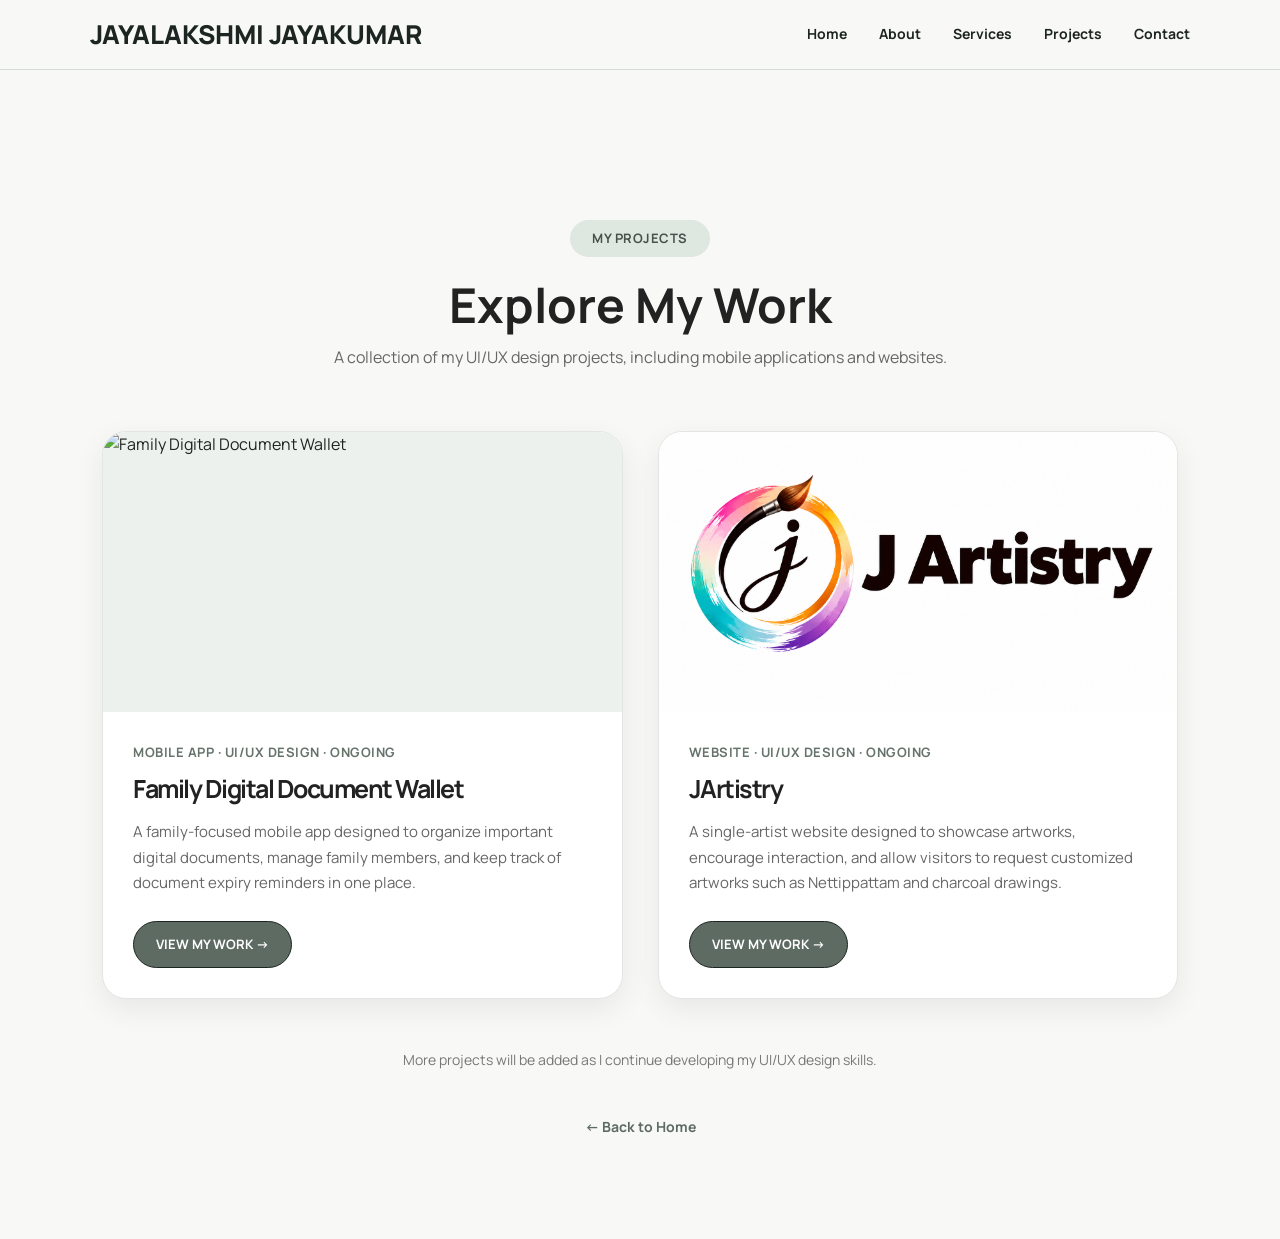
==== projects.html @ 8740be5b "Add files via upload" ====
<!DOCTYPE html>
<html lang="en">

<head>
    <meta charset="UTF-8">
    <meta name="viewport" content="width=device-width, initial-scale=1.0">

    <title>Projects | Jayalakshmi Jayakumar</title>

    <!-- Manrope Font -->
    <link rel="preconnect" href="https://fonts.googleapis.com">
    <link rel="preconnect" href="https://fonts.gstatic.com" crossorigin>

    <link href="https://fonts.googleapis.com/css2?family=Manrope:wght@400;500;600;700;800&display=swap"
        rel="stylesheet">

    <!-- Your existing stylesheet -->
    <link rel="stylesheet" href="style.css">

    <style>
        /* =========================================
           PROJECTS PAGE
           ========================================= */

        .projects-page {
            min-height: 100vh;
            padding: 150px 8% 100px;
        }

        .projects-heading {
            text-align: center;
            margin-bottom: 60px;
        }

        .projects-heading .pill {
            display: inline-block;
            padding: 8px 22px;
            border-radius: 30px;
            background: #dfe7e1;
            color: #46534b;
            font-size: 13px;
            font-weight: 700;
            letter-spacing: 0.5px;
        }

        .projects-heading h1 {
            margin: 20px 0 12px;
            font-size: 48px;
            line-height: 1.15;
            color: #222;
        }

        .projects-heading p {
            max-width: 650px;
            margin: 0 auto;
            font-size: 16px;
            line-height: 1.7;
            color: #666;
        }


        /* =========================================
           PROJECT GRID
           ========================================= */

        .projects-grid {
            max-width: 1150px;
            margin: 0 auto;

            display: grid;
            grid-template-columns: repeat(2, 1fr);
            gap: 35px;
        }


        /* =========================================
           PROJECT CARD
           ========================================= */

        .project-card {
            background: #ffffff;
            border: 1px solid #e2e6e3;
            border-radius: 24px;
            overflow: hidden;

            box-shadow: 0 10px 30px rgba(0, 0, 0, 0.07);

            transition:
                transform 0.3s ease,
                box-shadow 0.3s ease;
        }

        .project-card:hover {
            transform: translateY(-7px);
            box-shadow: 0 18px 40px rgba(0, 0, 0, 0.11);
        }


        /* =========================================
           PROJECT IMAGE
           ========================================= */

        .project-image {
            width: 100%;
            height: 280px;

            background: #edf1ee;

            display: flex;
            align-items: center;
            justify-content: center;

            overflow: hidden;
        }

        .project-image img {
            width: 100%;
            height: 100%;

            object-fit: cover;

            display: block;

            transition: transform 0.4s ease;
        }

        .project-card:hover .project-image img {
            transform: scale(1.03);
        }


        /* =========================================
           PROJECT INFORMATION
           ========================================= */

        .project-content {
            padding: 30px;
        }

        .project-category {
            margin: 0 0 10px;

            font-size: 13px;
            font-weight: 700;

            color: #66736b;

            text-transform: uppercase;
            letter-spacing: 0.5px;
        }

        .project-content h2 {
            margin: 0 0 14px;

            font-size: 25px;
            line-height: 1.3;

            color: #222;
        }

        .project-description {
            margin: 0 0 25px;

            font-size: 15px;
            line-height: 1.7;

            color: #666;
        }


        /* =========================================
           VIEW MY WORK BUTTON
           ========================================= */

        .view-project-btn {
            display: inline-flex;
            align-items: center;
            justify-content: center;

            padding: 12px 22px;

            border-radius: 25px;

            background: #5d6b63;
            color: #ffffff;

            text-decoration: none;

            font-size: 13px;
            font-weight: 700;

            transition:
                background 0.3s ease,
                transform 0.3s ease;
        }

        .view-project-btn:hover {
            background: #46534b;
            transform: translateY(-2px);
        }


        /* =========================================
           ADD NEW PROJECT CARD
           
           You can copy any project-card and
           change its content whenever you
           create a new project.
           ========================================= */

        .add-project-note {
            max-width: 1150px;
            margin: 50px auto 0;

            text-align: center;

            font-size: 14px;
            line-height: 1.6;

            color: #777;
        }


        /* =========================================
           BACK TO HOME
           ========================================= */

        .back-home {
            display: block;

            width: max-content;

            margin: 45px auto 0;

            color: #5d6b63;

            text-decoration: none;

            font-size: 14px;
            font-weight: 700;
        }

        .back-home:hover {
            text-decoration: underline;
        }


        /* =========================================
           TABLET
           ========================================= */

        @media (max-width: 900px) {

            .projects-page {
                padding: 130px 6% 80px;
            }

            .projects-heading h1 {
                font-size: 40px;
            }

            .projects-grid {
                grid-template-columns: 1fr;
                max-width: 650px;
            }

        }


        /* =========================================
           MOBILE
           ========================================= */

        @media (max-width: 600px) {

            .projects-page {
                padding: 110px 20px 60px;
            }

            .projects-heading {
                margin-bottom: 40px;
            }

            .projects-heading h1 {
                font-size: 32px;
            }

            .projects-heading p {
                font-size: 14px;
            }

            .project-image {
                height: 220px;
            }

            .project-content {
                padding: 24px;
            }

            .project-content h2 {
                font-size: 21px;
            }

            .project-description {
                font-size: 14px;
            }

            .view-project-btn {
                width: 100%;
            }

        }
    </style>
</head>


<body>

    <!-- =========================================
         NAVIGATION
         ========================================= -->

    <header class="navbar">

        <a href="index.html#home" class="logo">
            JAYALAKSHMI JAYAKUMAR<span></span>
        </a>

        <button class="menu-btn" aria-label="Open menu">
            ☰
        </button>

        <nav class="nav-links">

            <a href="index.html#home">Home</a>

            <a href="index.html#about">About</a>

            <a href="index.html#services">Services</a>

            <a href="projects.html">Projects</a>

            <a href="index.html#contact">Contact</a>

        </nav>

    </header>


    <!-- =========================================
         PROJECTS PAGE
         ========================================= -->

    <main>

        <section class="projects-page">


            <!-- PAGE HEADING -->

            <div class="projects-heading">

                <span class="pill">
                    MY PROJECTS
                </span>

                <h1>
                    Explore My Work
                </h1>

                <p>
                    A collection of my UI/UX design projects,
                    including mobile applications and websites.
                </p>

            </div>


            <!-- =====================================
                 PROJECT CARDS
                 ===================================== -->

            <div class="projects-grid">


                <!-- =================================
                     PROJECT 01
                     FAMILY DIGITAL DOCUMENT WALLET
                     ================================= -->

                <article class="project-card">

                    <div class="project-image">

                        <img
                            src="Androidapplogo.jpg"
                            alt="Family Digital Document Wallet"
                        >

                    </div>


                    <div class="project-content">

                        <p class="project-category">
                            Mobile App · UI/UX Design · Ongoing
                        </p>

                        <h2>
                            Family Digital Document Wallet
                        </h2>

                        <p class="project-description">
                            A family-focused mobile app designed to
                            organize important digital documents,
                            manage family members, and keep track
                            of document expiry reminders in one place.
                        </p>

                        <a
                            href="https://www.figma.com/proto/FunWPjvxJm2hHNM49Aekcq/Family-Document-Wallet---Jayalakshmi-Jayakumar?node-id=23-423&viewport=-617%2C139%2C0.28&t=AlQjpWvIzZGTZzFt-1&scaling=scale-down&content-scaling=fixed&starting-point-node-id=12%3A134&page-id=0%3A1"
                            class="view-project-btn"
                        >
                            VIEW MY WORK →
                        </a>

                    </div>

                </article>



                <!-- =================================
                     PROJECT 02
                     JARTISTRY
                     ================================= -->

                <article class="project-card">

                    <div class="project-image">

                        <img
                            src="Jartistrylogo.png"
                            alt="JArtistry Website"
                        >

                    </div>


                    <div class="project-content">

                        <p class="project-category">
                            Website · UI/UX Design · Ongoing
                        </p>

                        <h2>
                            JArtistry
                        </h2>

                        <p class="project-description">
                            A single-artist website designed to
                            showcase artworks, encourage interaction,
                            and allow visitors to request customized
                            artworks such as Nettippattam and
                            charcoal drawings.
                        </p>

                        <a
                            href="https://www.figma.com/proto/IlQ2vbCDJcbfpvZ1kLFrNt/JArtistry---Jayalakshmi-Jayakumar?node-id=106-4&viewport=-390%2C171%2C0.31&t=gdw3s16t0A7lXQUw-1&scaling=min-zoom&content-scaling=fixed&page-id=0%3A1"
                            class="view-project-btn"
                        >
                            VIEW MY WORK →
                        </a>

                    </div>

                </article>



                <!-- =================================
                     ADD YOUR FUTURE PROJECT HERE

                     COPY THE PROJECT CARD ABOVE
                     AND CHANGE:
                     1. Image
                     2. Category
                     3. Project name
                     4. Description
                     5. Project page link
                     ================================= -->

                <!--

                <article class="project-card">

                    <div class="project-image">

                        <img
                            src="your-new-project-image.jpg"
                            alt="Your New Project"
                        >

                    </div>


                    <div class="project-content">

                        <p class="project-category">
                            Website · UI/UX Design
                        </p>

                        <h2>
                            Your New Project
                        </h2>

                        <p class="project-description">
                            Add a short description of your
                            new project here.
                        </p>

                        <a
                            href="your-new-project.html"
                            class="view-project-btn"
                        >
                            VIEW MY WORK →
                        </a>

                    </div>

                </article>

                -->


            </div>


            <!-- FUTURE PROJECT NOTE -->

            <p class="add-project-note">
                More projects will be added as I continue
                developing my UI/UX design skills.
            </p>


            <!-- BACK TO HOME -->

            <a
                href="index.html#home"
                class="back-home"
            >
                ← Back to Home
            </a>


        </section>

    </main>


    <!-- Your existing JavaScript -->

    <script src="script.js"></script>

</body>

</html>
---- style.css ----
/* ================= BASIC ================= */

* {
    margin: 0;
    padding: 0;
    box-sizing: border-box;
}

html {
    scroll-behavior: smooth;
}

:root {
    --background: #f8f9f7;
    --light-green: #eef1ed;
    --green: #aab8aa;
    --dark-green: #64736b;
    --text: #1d2522;
    --muted: #5f6965;
    --border: #d5dcd7;
    --white: #ffffff;
    --purple: #7b3ca8;
}

body {
    font-family: "Manrope", Arial, sans-serif;
    background: var(--background);
    color: var(--text);
    line-height: 1.6;
}

a {
    text-decoration: none;
    color: inherit;
}


/* ================= NAVBAR ================= */

.navbar {
    position: sticky;
    top: 0;
    z-index: 100;

    height: 70px;

    padding: 0 7%;

    display: flex;
    align-items: center;
    justify-content: space-between;

    background: rgba(248, 249, 247, 0.9);

    backdrop-filter: blur(15px);

    border-bottom: 1px solid var(--border);
}

.logo {
    font-size: 26px;
    font-weight: 800;
}

.logo span {
    color: var(--dark-green);
}

.nav-links {
    display: flex;
    gap: 32px;

    font-size: 14px;
    font-weight: 700;
}

.nav-links a {
    transition: 0.3s ease;
}

.nav-links a:hover {
    color: var(--dark-green);
}

.menu-btn {
    display: none;

    background: none;
    border: none;

    font-size: 25px;

    cursor: pointer;
}


/* ================= GENERAL ================= */

.section {
    max-width: 1150px;

    margin: auto;

    padding: 90px 30px;
}

.section-title {
    margin-bottom: 45px;
}

.section-title.center {
    text-align: center;
}

.pill {
    display: inline-block;

    padding: 7px 22px;

    border-radius: 20px;

    background: var(--green);

    font-size: 11px;

    font-weight: 800;

    letter-spacing: 1px;
}

h2 {
    margin-top: 15px;

    font-size: clamp(30px, 4vw, 48px);

    line-height: 1.1;

    letter-spacing: -1.5px;
}

h2 span {
    color: var(--dark-green);
}

h3 {
    font-size: 25px;

    line-height: 1.2;

    margin-bottom: 12px;
}

p {
    color: var(--muted);

    font-size: 14px;
}


/* ================= HERO ================= */

.hero {
    min-height: 680px;

    display: grid;

    grid-template-columns: 1.1fr 0.9fr;

    align-items: center;

    gap: 50px;
}

.eyebrow {
    color: var(--dark-green);

    font-size: 12px;

    font-weight: 800;

    letter-spacing: 2px;

    text-transform: uppercase;
}

.hero h1 {
    margin: 15px 0 25px;

    font-size: clamp(45px, 6vw, 78px);

    line-height: 1.02;

    letter-spacing: -3px;
}

.hero h1 em {
    color: var(--dark-green);

    font-style: normal;
}

.hero-description {
    max-width: 560px;

    font-size: 16px;
}

.hero-buttons {
    display: flex;

    gap: 12px;

    margin-top: 30px;
}

.btn {
    padding: 13px 21px;

    border-radius: 30px;

    font-size: 13px;

    font-weight: 800;

    border: 1px solid var(--text);
}

.primary-btn {
    color: white;

    background: var(--text);
}

.secondary-btn {
    background: white;
}


/* ================= HERO IMAGE ================= */

.hero-image {
    height: 460px;

    position: relative;

    display: grid;

    place-items: center;
}

.hero-blob {
    position: absolute;

    width: 360px;

    height: 390px;

    background: #d9dfd7;

    border-radius: 55% 45% 50% 50%;

    transform: rotate(10deg);
}

.designer-image {
    z-index: 1;

    width: 240px;

    height: 320px;

    border-radius: 120px 120px 30px 30px;

    display: grid;

    place-items: center;

    font-size: 70px;

    color: white;

    background: linear-gradient(
        145deg,
        #e7c5ae,
        #b77961
    );

    box-shadow: 0 25px 50px #0001;
}


/* ================= FLOATING HERO CARDS ================= */

.floating-card {
    position: absolute;

    z-index: 3;

    padding: 9px 15px;

    background: white;

    border-radius: 30px;

    font-size: 11px;

    font-weight: 800;

    box-shadow: 0 12px 30px #0001;
}

.card-one {
    top: 75px;

    left: 5%;
}

.card-two {
    top: 145px;

    right: 5%;
}

.card-three {
    bottom: 70px;

    left: 15%;
}


/* ================= ABOUT ================= */

.about {
    padding: 100px 8%;
}


/* SECTION TITLE */

.about .section-title {
    margin-bottom: 60px;
}

.about .section-title h2 {
    max-width: 700px;

    font-size: 48px;

    line-height: 1.15;

    margin-top: 18px;
}

.about .section-title h2 span {
    color: var(--dark-green);
}


/* ABOUT CONTENT */

.about-content {
    display: grid;

    grid-template-columns: 1fr 0.8fr;

    gap: 80px;

    align-items: center;
}


/* ABOUT TEXT */

.about-text {
    max-width: 650px;
}

.about-text p {
    font-size: 15px;

    line-height: 1.8;

    margin-bottom: 22px;
}


/* ABOUT IMAGE - NORMAL ROUND SIZE */

.about-image {
    width: 300px;

    height: 300px;

    margin: 0 auto;

    border-radius: 50%;

    overflow: hidden;

    background: var(--light-green);

    box-shadow: 0 20px 40px #0002;
}

.about-image img {
    width: 100%;

    height: 100%;

    display: block;

    object-fit: cover;

    object-position: center;
}


/* ================= SERVICES ================= */

.services {
    padding: 100px 8%;
}

.services .section-title {
    margin-bottom: 55px;
}


/* HORIZONTAL CARDS */

.service-container {
    display: grid;

    grid-template-columns: repeat(4, 1fr);

    gap: 22px;
}


/* SERVICE CARD */

.service-card {
    padding: 30px;

    background: var(--light-green);

    border-radius: 20px;

    text-align: left;

    transition: 0.3s ease;
}

.service-card:hover {
    transform: translateY(-5px);
}


/* SMALL SQUARE FRAME */

.service-icon {
    width: 55px;

    height: 55px;

    display: flex;

    align-items: center;

    justify-content: center;

    background: white;

    border: 1px solid #0002;

    border-radius: 12px;

    margin-bottom: 25px;

    color: var(--dark-green);
}


/* BOLD LETTERS */

.service-icon span {
    font-size: 16px;

    font-weight: 900;

    letter-spacing: -0.5px;
}


/* SERVICE TITLE */

.service-card h3 {
    font-size: 18px;

    margin-bottom: 10px;
}


/* DESCRIPTION */

.service-card p {
    font-size: 13px;

    line-height: 1.7;

    margin: 0;
}


/* ================= TOOLS ================= */

.tools {
    padding: 55px 30px;

    background: var(--green);

    text-align: center;
}

.tools-list {
    display: flex;

    justify-content: center;

    flex-wrap: wrap;

    gap: 10px;
}

.tools-list span {
    padding: 9px 18px;

    border-radius: 30px;

    background: #edf1ec;

    font-size: 12px;

    font-weight: 700;
}


/* ================= PROJECTS ================= */

.project {
    padding: 60px 30px 100px;

    scroll-margin-top: 70px;
}


/* PROJECT HEADING */

.project .section-title {
    margin-bottom: 45px;
}

.project .section-title h2 {
    font-size: 48px;

    line-height: 1.15;

    margin-top: 15px;
}

.project .section-title h2 span {
    color: var(--dark-green);
}


/* ================= PROJECT INTRODUCTION ================= */

.project-introduction {
    display: grid;

    grid-template-columns: 1fr;

    gap: 50px;

    align-items: center;

    padding: 55px;

    background: var(--light-green);

    border-radius: 20px;
}

.project-category,
.number {
    color: var(--dark-green);

    font-size: 12px;

    font-weight: 800;

    letter-spacing: 2px;

    text-transform: uppercase;
}

.project-description h3 {
    font-size: 34px;

    margin-top: 10px;
}

.project-description > p:not(.project-category) {
    max-width: 850px;

    line-height: 1.8;
}


/* ================= PROJECT TAGS ================= */

.tags {
    display: flex;

    flex-wrap: wrap;

    gap: 7px;

    margin-top: 20px;
}

.tags span {
    padding: 6px 10px;

    background: white;

    border-radius: 20px;

    font-size: 10px;

    font-weight: 700;
}


/* ================= PROJECT VIEW BUTTON ================= */

.project-action {
    margin-top: 35px;
}

.view-project-btn {
    display: inline-flex;

    align-items: center;

    justify-content: center;

    padding: 13px 26px;

    background: var(--text);

    color: white;

    border: 1px solid var(--text);

    border-radius: 30px;

    font-size: 13px;

    font-weight: 800;

    transition: all 0.3s ease;
}

.view-project-btn:hover {
    background: var(--dark-green);

    border-color: var(--dark-green);

    transform: translateY(-3px);
}


/* ================= PHONES ================= */

.phone-container,
.screen-container {
    display: flex;

    justify-content: center;

    align-items: center;

    gap: 13px;
}

.phone {
    width: 145px;

    height: 290px;

    padding: 5px;

    background: #181b1a;

    border: 5px solid #181b1a;

    border-radius: 22px;

    box-shadow: 0 15px 25px #0002;
}

.phone-screen {
    height: 100%;

    padding: 30px 12px 12px;

    display: flex;

    flex-direction: column;

    gap: 10px;

    background: #f6f7f4;

    border-radius: 14px;
}

.phone-screen small {
    color: #68716d;

    font-size: 8px;
}

.phone-screen button {
    margin-top: auto;

    padding: 8px;

    border: none;

    border-radius: 15px;

    background: var(--dark-green);

    color: white;

    font-size: 8px;
}

.mini-list {
    height: 100px;

    border-radius: 8px;

    background:
        repeating-linear-gradient(
            #fff 0 15px,
            #e3e8e3 16px 17px
        );
}


/* ================= CASE STUDY ================= */

.case-study {
    padding: 75px 0;

    border-bottom: 2px solid var(--border);
}

.case-text {
    max-width: 650px;

    margin: 0 auto 25px;

    text-align: center;
}

.screen-container {
    flex-wrap: wrap;
}


/* ================= SMALL PHONE ================= */

.small-phone {
    width: 125px;

    height: 250px;

    padding: 5px;

    background: #181b1a;

    border: 5px solid #181b1a;

    border-radius: 22px;

    overflow: hidden;

    box-shadow: 0 15px 25px #0002;
}

.small-phone img {
    width: 100%;

    height: 100%;

    display: block;

    object-fit: cover;

    border-radius: 14px;
}

.blue-screen {
    background: #edf4f5;
}

.blue-screen b {
    color: #27677c;
}


/* ================= SPLIT CASE STUDIES ================= */

.split-section {
    display: grid;

    grid-template-columns: 1fr 1fr;

    gap: 70px;

    align-items: center;
}


/* CASE STUDY TEXT */

.split-section .case-text {
    text-align: left;

    margin: 0;

    padding: 0 35px;
}

.split-section .case-text p {
    line-height: 1.8;
}


/* REVERSE LAYOUT */

.reverse .case-text {
    order: 2;
}


/* ================= MOCK PHONES ================= */

.mock-phone {
    width: 230px;

    height: 410px;

    margin: auto;

    padding: 25px 14px;

    background: #f7f8f5;

    border: 8px solid #202321;

    border-radius: 28px;

    overflow: hidden;

    box-shadow: 0 20px 35px #0002;
}


/* ================= IMAGE BASED MOCK PHONES ================= */

.mock-phone.dashboard,
.mock-phone.documents,
.mock-phone.family,
.mock-phone.reminder,
.mock-phone.profile {
    padding: 0;

    overflow: hidden;

    background: #f7f8f5;
}

.mock-phone.dashboard img,
.mock-phone.documents img,
.mock-phone.family img,
.mock-phone.reminder img,
.mock-phone.profile img {
    width: 100%;

    height: 100%;

    display: block;

    object-fit: cover;

    object-position: top center;

    border-radius: 19px;
}


/* ================= OLD MOCK PHONE ELEMENTS ================= */

.mock-header {
    height: 30px;

    margin-bottom: 18px;

    border-radius: 8px;

    background: var(--dark-green);
}

.orange {
    background: #f2a62c;
}

.stats {
    display: flex;

    gap: 6px;

    margin: 15px 0;
}

.stats i {
    flex: 1;

    height: 55px;

    display: block;

    border-radius: 9px;

    background: #dbe4dd;
}

.mock-lines,
.document-lines {
    height: 190px;

    border-radius: 8px;

    background:
        repeating-linear-gradient(
            #fff 0 26px,
            #dfe5e0 27px 28px
        );
}

.search-box {
    height: 28px;

    margin-bottom: 12px;

    border-radius: 14px;

    background: #e6ebe7;
}

.profile {
    text-align: center;
}

.profile-avatar {
    width: 55px;

    height: 55px;

    margin: 0 auto 12px;

    border-radius: 50%;

    background: #d7c0a8;
}

.profile-row {
    height: 32px;

    margin: 9px 0;

    border-radius: 8px;

    background: #e7ebe7;
}

.reminder-tabs {
    display: flex;

    gap: 5px;

    margin-bottom: 15px;
}

.reminder-tabs span {
    flex: 1;

    height: 22px;

    border-radius: 6px;

    background: #d6dfd9;
}


/* ================= WEBSITE PROJECT ================= */

.website-project {
    max-width: none;

    padding-left: 10%;

    padding-right: 10%;

    background: var(--light-green);
}

.website-intro {
    max-width: 700px;

    margin: -15px auto 50px;

    text-align: center;
}

.website-case {
    max-width: 900px;

    margin: 0 auto 70px;

    text-align: center;
}


/* WEBSITE SCREEN IMAGES */

.website-screen {
    width: 100%;

    max-width: 850px;

    margin: 30px auto 0;

    background: #f7f8f5;

    border-radius: 18px;

    overflow: hidden;

    box-shadow: 0 20px 40px #0002;
}

.website-screen img {
    width: 100%;

    height: auto;

    display: block;

    object-fit: contain;
}


/* TWO COLUMN WEBSITE SECTION */

.website-two-column {
    display: grid;

    grid-template-columns: 0.8fr 1.2fr;

    gap: 60px;

    align-items: center;
}

.website-two-column .website-screen {
    margin: 0;
}

.website-text {
    padding: 0 20px;
}

.website-case > .website-screen {
    margin-top: 30px;
}


/* ================= OLD WEBSITE ELEMENTS ================= */

.browser {
    padding: 10px;

    background: white;

    border-radius: 15px;

    box-shadow: 0 20px 45px #0002;
}

.browser-top {
    height: 22px;

    text-align: left;
}

.browser-top span {
    display: inline-block;

    width: 7px;

    height: 7px;

    margin-right: 4px;

    border-radius: 50%;

    background: #bbb;
}

.website-hero {
    min-height: 360px;

    display: flex;

    flex-direction: column;

    align-items: center;

    justify-content: center;

    color: white;

    border-radius: 8px;

    background:
        radial-gradient(
            circle at 70% 25%,
            #b776ce,
            transparent 30%
        ),
        linear-gradient(
            120deg,
            #34103d,
            #7b3ca8
        );
}

.website-hero small {
    letter-spacing: 4px;
}

.website-hero h3 {
    font-size: 42px;
}

.website-hero button {
    margin-top: 15px;

    padding: 10px 18px;

    border: 1px solid white;

    border-radius: 20px;

    background: transparent;

    color: white;
}

.art-placeholder {
    min-height: 220px;

    display: grid;

    place-items: center;

    border-radius: 15px;

    color: white;

    font-size: 60px;

    background:
        linear-gradient(
            135deg,
            #6f247e,
            #c98ad9
        );
}

.art-placeholder small {
    font-size: 13px;
}

.art-grid {
    display: grid;

    grid-template-columns: repeat(6, 1fr);

    gap: 12px;

    margin-top: 25px;
}

.art-grid span {
    aspect-ratio: 1;

    display: grid;

    place-items: center;

    border-radius: 50%;

    color: white;

    font-size: 28px;

    background:
        linear-gradient(
            135deg,
            #5e2770,
            #c58bd1
        );
}


/* ================= CONTACT FOOTER ================= */

footer {
    padding: 100px 8% 35px;

    background: var(--light-green);

    text-align: center;
}

.footer-content {
    max-width: 700px;

    margin: 0 auto;
}

.footer-content .pill {
    display: inline-block;

    margin-bottom: 20px;
}

.footer-content h2 {
    font-size: 48px;

    line-height: 1.1;

    margin-bottom: 20px;
}

.footer-content h2 span {
    color: var(--dark-green);
}

.footer-content p {
    max-width: 550px;

    margin: 0 auto;

    line-height: 1.7;
}


/* ================= CONTACT DETAILS ================= */

.footer-links {
    max-width: 900px;

    margin: 60px auto 70px;

    padding-top: 35px;

    border-top: 1px solid #0002;

    display: flex;

    justify-content: center;

    align-items: center;

    flex-wrap: wrap;

    gap: 18px 45px;
}

.contact-item {
    display: flex;

    align-items: center;

    gap: 10px;

    color: var(--text);

    font-size: 13px;

    font-weight: 700;

    text-decoration: none;

    transition: 0.3s ease;
}

.contact-item:hover {
    color: var(--dark-green);

    transform: translateY(-2px);
}


/* CONTACT ICON */

.contact-icon {
    width: 34px;

    height: 34px;

    display: flex;

    align-items: center;

    justify-content: center;

    background: white;

    border-radius: 50%;

    font-size: 14px;

    font-weight: 800;
}


/* COPYRIGHT */

.copyright {
    padding-top: 25px;

    border-top: 1px solid #0002;

    font-size: 11px;

    color: #555;
}


/* ================= ANIMATION ================= */

.reveal {
    opacity: 0;

    transform: translateY(25px);

    transition:
        opacity 0.65s ease,
        transform 0.65s ease;
}

.reveal.visible {
    opacity: 1;

    transform: translateY(0);
}


/* ================================================= */
/* ================= TABLET ======================== */
/* ================================================= */

@media (max-width: 900px) {

    .service-container {
        grid-template-columns: repeat(2, 1fr);
    }

}


/* ================= TABLET ================= */

@media (max-width: 800px) {

    /* NAVBAR */

    .nav-links {
        display: none;
    }

    .menu-btn {
        display: block;
    }

    .nav-links.open {
        position: absolute;

        top: 70px;

        left: 0;

        right: 0;

        display: flex;

        flex-direction: column;

        gap: 0;

        padding: 10px 24px;

        background: white;

        border-bottom: 1px solid var(--border);
    }

    .nav-links.open a {
        padding: 12px 0;
    }


    /* HERO */

    .hero {
        grid-template-columns: 1fr;

        padding-top: 65px;
    }

    .hero-image {
        height: 380px;

        order: -1;
    }

    .hero-blob {
        width: 280px;

        height: 310px;
    }

    .designer-image {
        width: 300px;

        height: 300px;
    }


    /* ABOUT */

    .about {
        padding: 80px 6%;
    }

    .about .section-title h2 {
        font-size: 40px;
    }

    .about-content {
        grid-template-columns: 1fr;

        gap: 45px;
    }

    .about-text {
        max-width: 100%;
    }

    /* ABOUT IMAGE - TABLET */

    .about-image {
        width: 280px;

        height: 280px;

        max-width: none;

        border-radius: 50%;
    }


    /* SERVICES */

    .services {
        padding: 80px 6%;
    }

    .service-container {
        grid-template-columns: repeat(2, 1fr);
    }


    /* PROJECT */

    .project {
        padding: 60px 6% 80px;
    }

    .project .section-title h2 {
        font-size: 40px;
    }

    .project-introduction {
        grid-template-columns: 1fr;

        padding: 30px 25px;
    }


    /* SPLIT CASE STUDIES */

    .split-section {
        grid-template-columns: 1fr;

        gap: 30px;
    }

    .split-section .case-text {
        padding: 0 20px;
    }

    .reverse .case-text {
        order: 0;
    }


    /* WEBSITE */

    .website-two-column {
        grid-template-columns: 1fr;

        gap: 30px;
    }

    .website-two-column .website-screen {
        margin: 0 auto;
    }

    .website-text {
        padding: 0 20px;
    }

    .website-screen {
        width: 100%;

        border-radius: 14px;
    }


    /* FOOTER */

    footer {
        padding: 80px 6% 30px;
    }

    .copyright {
        grid-column: auto;
    }

}


/* ================================================= */
/* ================= MOBILE ======================== */
/* ================================================= */

@media (max-width: 480px) {

    /* GENERAL */

    .section {
        padding: 65px 18px;
    }


    /* NAVBAR */

    .navbar {
        padding: 0 6%;
    }


    /* HERO */

    .hero {
        min-height: auto;

        padding-top: 45px;

        gap: 20px;
    }

    .hero h1 {
        font-size: 43px;

        letter-spacing: -2px;
    }

    .hero-description {
        font-size: 14px;
    }

    .hero-buttons {
        flex-direction: column;
    }

    .btn {
        text-align: center;
    }

    .hero-image {
        height: 310px;
    }

    .hero-blob {
        width: 230px;

        height: 250px;
    }

    .designer-image {
        width: 250px;

        height: 250px;
    }

    .floating-card {
        padding: 7px 11px;

        font-size: 9px;
    }

    .card-one {
        top: 35px;

        left: 0;
    }

    .card-two {
        top: 95px;

        right: 0;
    }

    .card-three {
        bottom: 25px;

        left: 10%;
    }


    /* ABOUT */

    .about {
        padding: 65px 6%;
    }

    .about .section-title {
        margin-bottom: 40px;
    }

    .about .section-title h2 {
        font-size: 32px;
    }

    .about-text p {
        font-size: 14px;

        line-height: 1.7;
    }

    /* ABOUT IMAGE - MOBILE */

    .about-image {
        width: 250px;

        height: 250px;

        max-width: none;

        border-radius: 50%;
    }


    /* SERVICES */

    .services {
        padding: 70px 6%;
    }

    .service-container {
        grid-template-columns: 1fr;

        gap: 18px;
    }

    .service-card {
        padding: 25px;
    }


    /* TOOLS */

    .tools {
        padding: 45px 18px;
    }


    /* PROJECT */

    .project {
        padding: 55px 18px 70px;
    }

    .project .section-title {
        margin-bottom: 35px;
    }

    .project .section-title h2 {
        font-size: 32px;
    }

    .project-introduction {
        padding: 25px 20px;

        border-radius: 18px;
    }

    .project-description h3 {
        font-size: 27px;
    }

    .project-description > p:not(.project-category) {
        font-size: 13px;

        line-height: 1.75;
    }


    /* PROJECT BUTTON */

    .project-action {
        margin-top: 30px;
    }

    .view-project-btn {
        padding: 12px 23px;

        font-size: 12px;
    }


    /* PHONES */

    .phone-container {
        flex-wrap: wrap;
    }

    .phone {
        width: 115px;

        height: 230px;
    }

    .small-phone {
        width: 100px;

        height: 205px;
    }


    /* CASE STUDIES */

    .case-study {
        padding: 55px 0;
    }

    .split-section {
        gap: 25px;
    }

    .split-section .case-text {
        padding: 0 12px;
    }

    .split-section .case-text h3 {
        font-size: 24px;
    }

    .split-section .case-text p {
        font-size: 13px;

        line-height: 1.75;
    }


    /* MOCK PHONES */

    .mock-phone {
        width: 210px;

        height: 375px;
    }


    /* WEBSITE */

    .website-project {
        padding-left: 6%;

        padding-right: 6%;
    }

    .website-intro {
        font-size: 13px;
    }

    .website-case {
        margin-bottom: 50px;
    }

    .website-screen {
        border-radius: 12px;
    }

    .website-hero {
        min-height: 280px;
    }

    .website-hero h3 {
        font-size: 25px;
    }

    .art-grid {
        grid-template-columns: repeat(3, 1fr);
    }


    /* FOOTER */

    footer {
        padding: 75px 6% 30px;
    }

    .footer-content h2 {
        font-size: 34px;
    }

    .footer-links {
        margin: 45px auto 55px;

        flex-direction: column;

        align-items: flex-start;

        width: fit-content;

        gap: 18px;
    }

    .contact-item {
        font-size: 12px;
    }

}
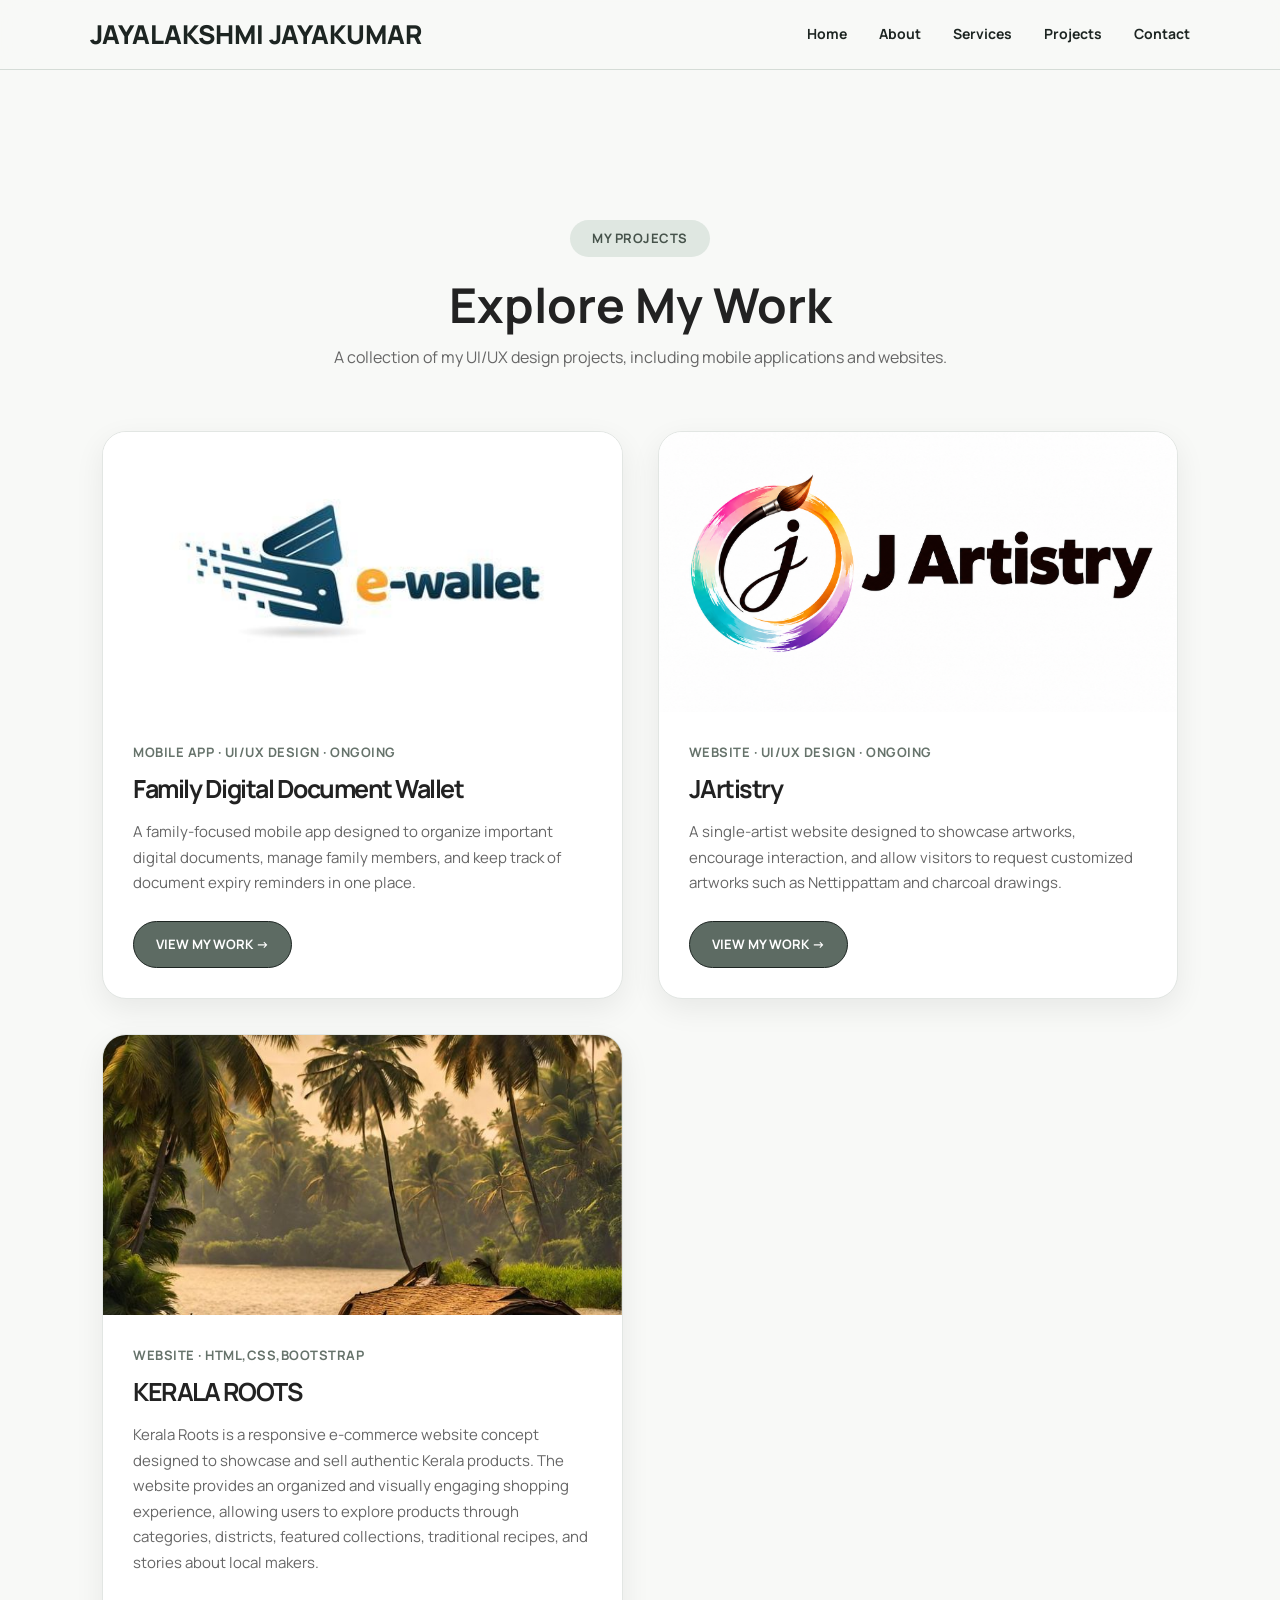
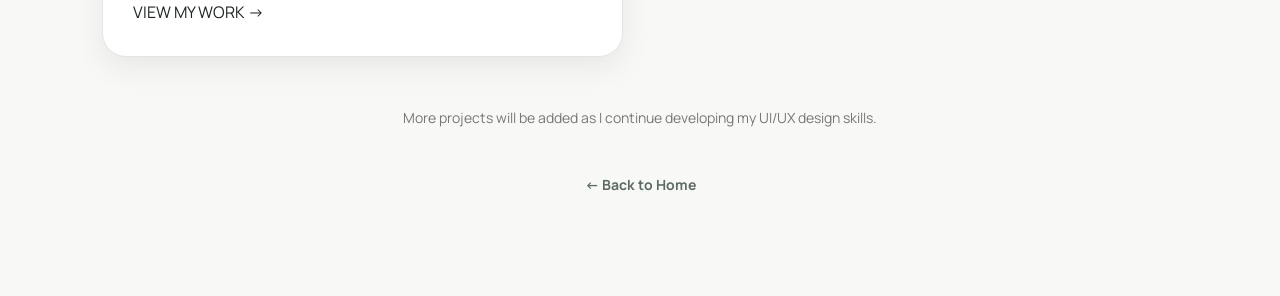
==== commit 6595a2b4: "add new projects.html" ====
--- a/projects.html
+++ b/projects.html
@@ -477,6 +477,47 @@
                 </article>
 
 
+                    <!-- =================================
+                     PROJECT 03
+                     KERALA ROOTS
+                     ================================= -->
+
+                <article class="project-card">
+
+                    <div class="project-image">
+
+                        <img
+                            src="keralaroots.jpg"
+                            alt="KeralaRoots Website"
+                        >
+
+                    </div>
+
+
+                    <div class="project-content">
+
+                        <p class="project-category">
+                            Website · HTML,CSS,Bootstrap
+                        </p>
+
+                        <h2>
+                            KERALA ROOTS
+                        </h2>
+
+                        <p class="project-description">
+                            Kerala Roots is a responsive e-commerce website concept designed to showcase and sell authentic Kerala products. The website provides an organized and visually engaging shopping experience, allowing users to explore products through categories, districts, featured collections, traditional recipes, and stories about local makers.
+                        </p>
+
+                        <a
+                            href="file:///C:/Users/DELL/Documents/KERALA%20ROOTS/basics/index.html"
+                        >
+                            VIEW MY WORK →
+                        </a>
+
+                    </div>
+
+                </article>
+
 
                 <!-- =================================
                      ADD YOUR FUTURE PROJECT HERE
@@ -565,4 +606,4 @@
 
 </body>
 
-</html>+</html>
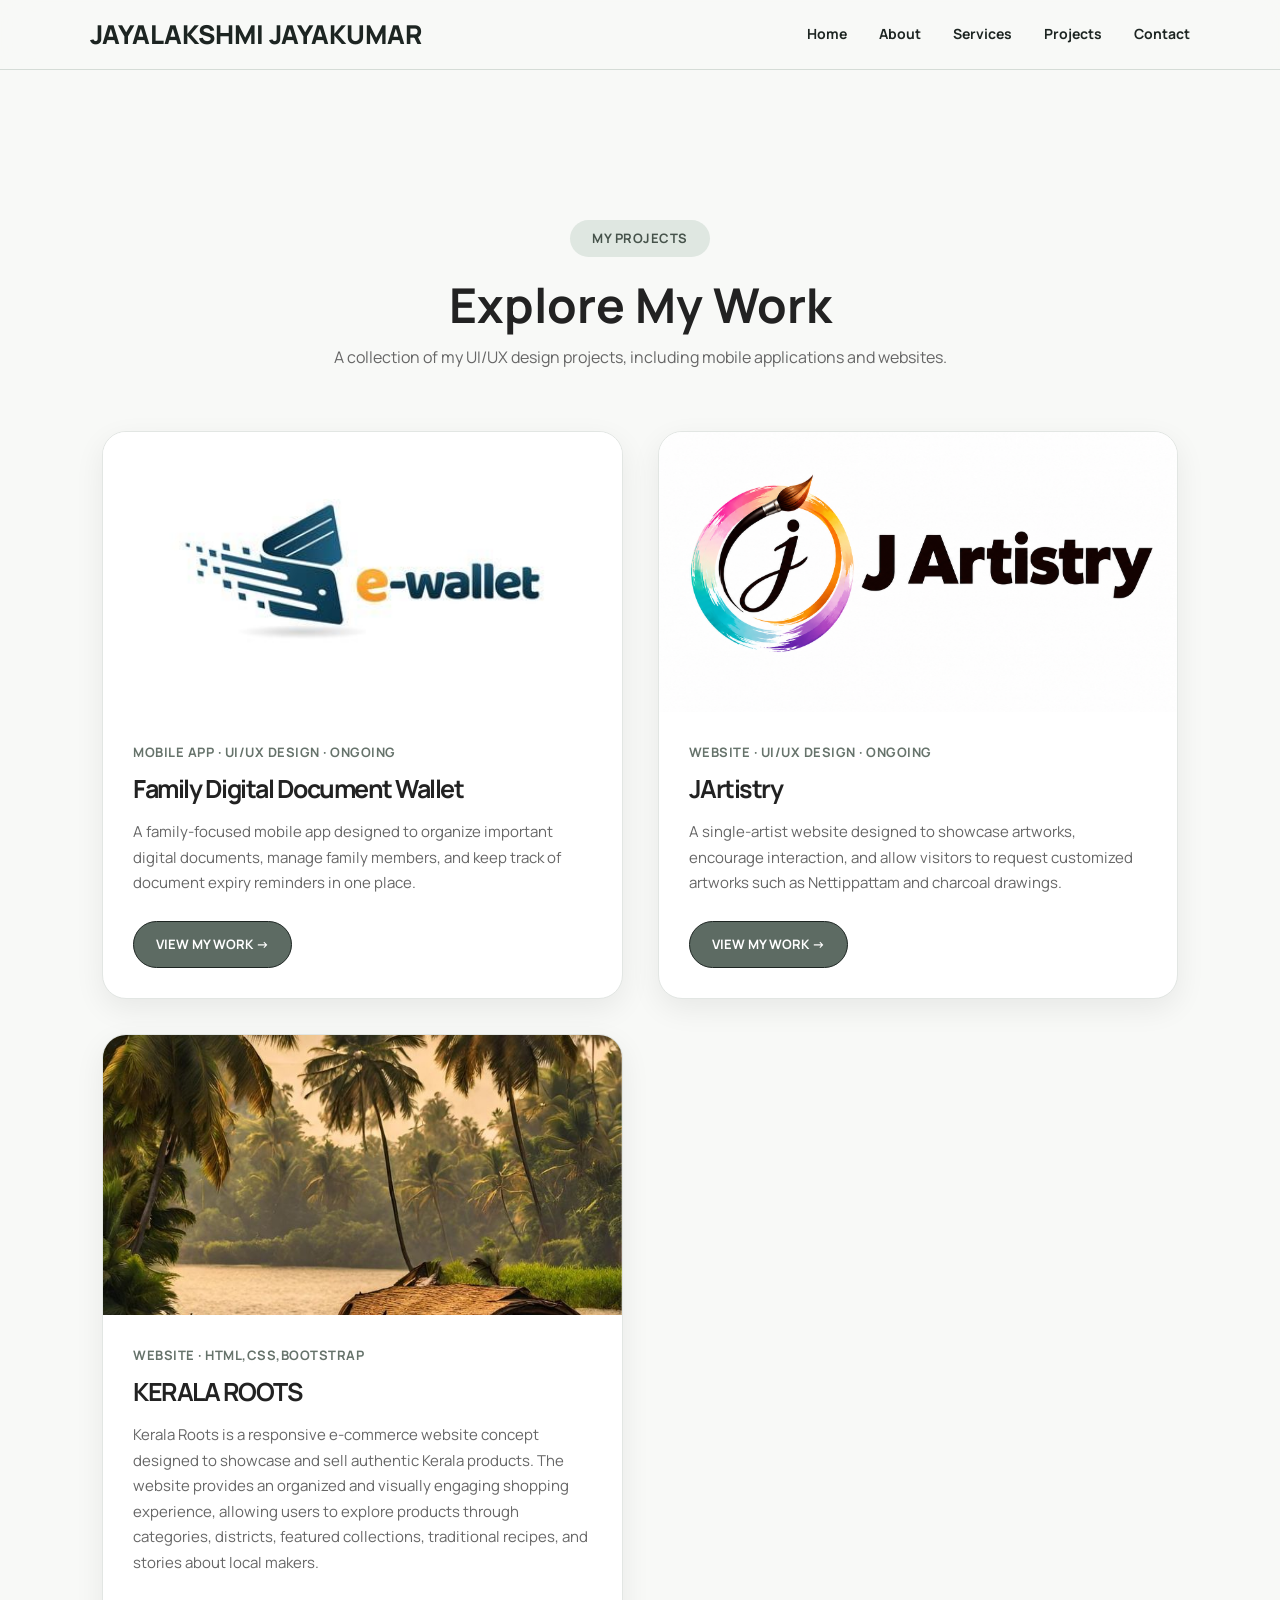
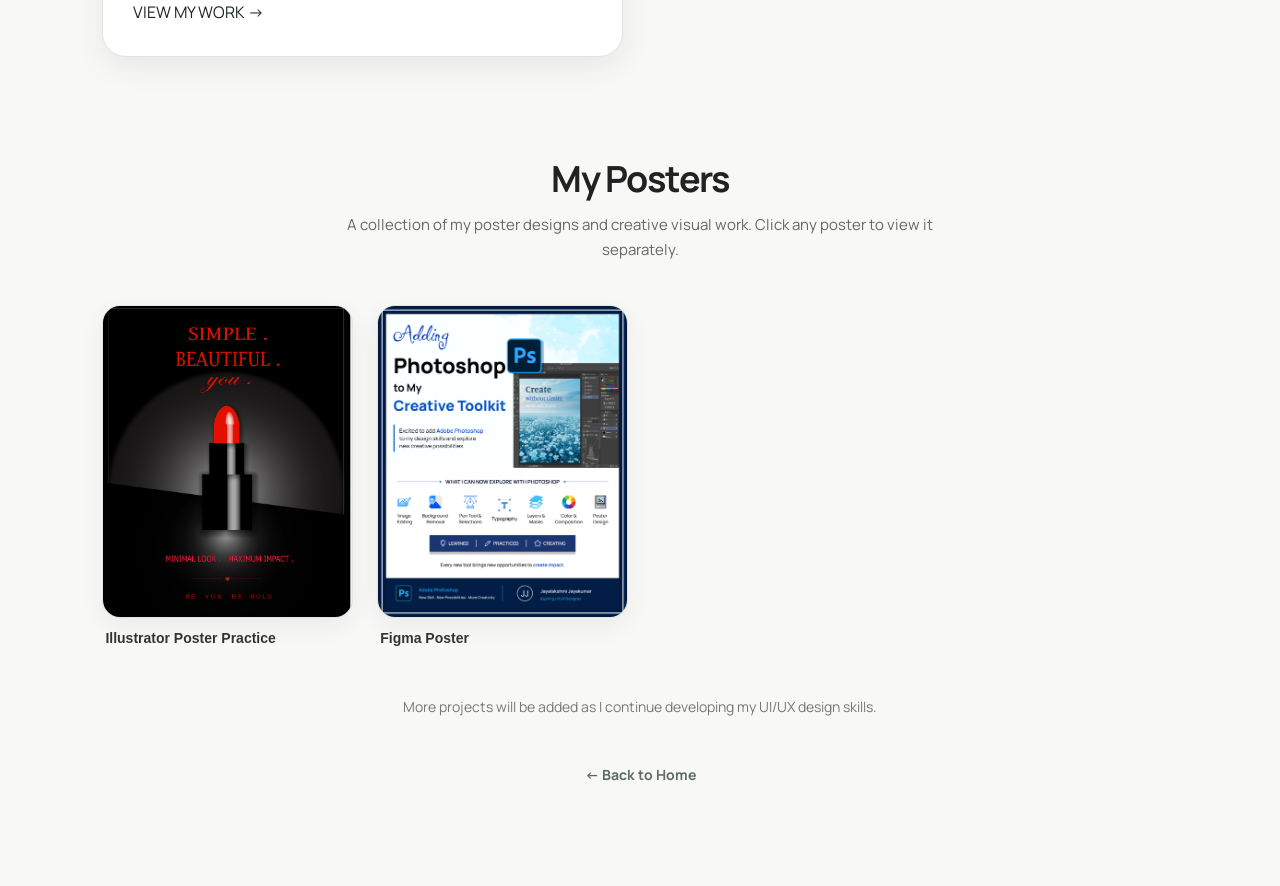
==== commit 60600b7f: "add poster section projects.html" ====
--- a/projects.html
+++ b/projects.html
@@ -245,6 +245,142 @@
         }
 
 
+
+        /* =========================================
+           MY POSTERS
+           ========================================= */
+
+        .posters-section {
+            max-width: 1150px;
+            margin: 100px auto 0;
+        }
+
+        .posters-heading {
+            text-align: center;
+            margin-bottom: 42px;
+        }
+
+        .posters-heading h2 {
+            margin: 0 0 12px;
+            font-size: 36px;
+            line-height: 1.2;
+            color: #222;
+        }
+
+        .posters-heading p {
+            max-width: 600px;
+            margin: 0 auto;
+            font-size: 15px;
+            line-height: 1.7;
+            color: #666;
+        }
+
+        .posters-grid {
+            display: grid;
+            grid-template-columns: repeat(4, 1fr);
+            gap: 24px;
+        }
+
+        .poster-card {
+            border: 0;
+            padding: 0;
+            background: transparent;
+            cursor: pointer;
+            text-align: left;
+        }
+
+        .poster-image {
+            width: 100%;
+            aspect-ratio: 4 / 5;
+            background: #edf1ee;
+            border: 1px solid #e1e6e2;
+            border-radius: 18px;
+            overflow: hidden;
+            box-shadow: 0 8px 24px rgba(0, 0, 0, 0.06);
+            transition: transform 0.3s ease, box-shadow 0.3s ease;
+        }
+
+        .poster-card:hover .poster-image {
+            transform: translateY(-6px);
+            box-shadow: 0 15px 32px rgba(0, 0, 0, 0.11);
+        }
+
+        .poster-image img {
+            width: 100%;
+            height: 100%;
+            object-fit: cover;
+            display: block;
+        }
+
+        .poster-placeholder {
+            width: 100%;
+            height: 100%;
+            display: flex;
+            align-items: center;
+            justify-content: center;
+            color: #89938d;
+            font-size: 13px;
+            text-align: center;
+            padding: 20px;
+        }
+
+        .poster-title {
+            margin: 12px 3px 0;
+            color: #333;
+            font-size: 14px;
+            font-weight: 700;
+        }
+
+        /* Poster lightbox */
+        .poster-modal {
+            position: fixed;
+            inset: 0;
+            z-index: 9999;
+            display: none;
+            align-items: center;
+            justify-content: center;
+            padding: 30px;
+            background: rgba(20, 25, 22, 0.88);
+        }
+
+        .poster-modal.active {
+            display: flex;
+        }
+
+        .poster-modal-image {
+            max-width: min(90vw, 900px);
+            max-height: 90vh;
+            object-fit: contain;
+            border-radius: 8px;
+            box-shadow: 0 20px 60px rgba(0, 0, 0, 0.35);
+        }
+
+        .poster-modal-close {
+            position: absolute;
+            top: 22px;
+            right: 28px;
+            width: 42px;
+            height: 42px;
+            border: 0;
+            border-radius: 50%;
+            background: #fff;
+            color: #333;
+            font-size: 25px;
+            line-height: 1;
+            cursor: pointer;
+        }
+
+        .poster-modal-title {
+            position: absolute;
+            left: 50%;
+            bottom: 22px;
+            transform: translateX(-50%);
+            color: #fff;
+            font-size: 14px;
+            font-weight: 600;
+            text-align: center;
+        }
+
         /* =========================================
            TABLET
            ========================================= */
@@ -307,6 +443,31 @@
 
             .view-project-btn {
                 width: 100%;
+            }
+
+            .posters-section {
+                margin-top: 75px;
+            }
+
+            .posters-heading h2 {
+                font-size: 29px;
+            }
+
+            .posters-heading p {
+                font-size: 14px;
+            }
+
+            .posters-grid {
+                grid-template-columns: repeat(2, 1fr);
+                gap: 18px;
+            }
+
+            .poster-title {
+                font-size: 13px;
+            }
+
+            .poster-modal {
+                padding: 18px;
             }
 
         }
@@ -577,6 +738,107 @@
             </div>
 
 
+
+            <!-- =========================================
+                 MY POSTERS
+                 ========================================= -->
+
+            <section class="posters-section" id="posters">
+
+                <div class="posters-heading">
+                    <h2>My Posters</h2>
+                    <p>
+                        A collection of my poster designs and creative visual work.
+                        Click any poster to view it separately.
+                    </p>
+                </div>
+
+                <div class="posters-grid">
+
+                  <!-- POSTER 01 -->
+<button class="poster-card" type="button"
+    data-poster="illustrator_poster.png"
+    data-title="Illustrator Poster Practice">
+
+    <div class="poster-image">
+        <img src="illustrator_poster.png"
+             alt="Illustrator Poster Practice">
+    </div>
+
+    <div class="poster-title">
+        Illustrator Poster Practice
+    </div>
+
+</button>
+
+
+<!-- POSTER 02 -->
+<button class="poster-card" type="button"
+    data-poster="Adobe Photoshop Poster.png"
+    data-title="Figma Poster">
+
+    <div class="poster-image">
+        <img src="Adobe Photoshop Poster.png"
+             alt="Figma Poster">
+    </div>
+
+    <div class="poster-title">
+        Figma Poster
+    </div>
+
+</button>
+                    <!-- POSTER 03 -->
+                    <!-- <button class="poster-card" type="button"
+                        data-poster="poster-03.jpg"
+                        data-title="Poster 03">
+                        <div class="poster-image">
+                            <div class="poster-placeholder">
+                                Add Poster Image
+                            </div>
+                        </div>
+                        <div class="poster-title">Poster 03</div>
+                    </button> -->
+
+                    <!-- POSTER 04 -->
+                    <!-- <button class="poster-card" type="button"
+                        data-poster="poster-04.jpg"
+                        data-title="Poster 04">
+                        <div class="poster-image">
+                            <div class="poster-placeholder">
+                                Add Poster Image
+                            </div>
+                        </div>
+                        <div class="poster-title">Poster 04</div>
+                    </button> -->
+
+                    <!--
+                    ADD MORE POSTERS
+
+                    Copy one poster-card, then change the image filename
+                    and title.
+                    -->
+
+                </div>
+
+            </section>
+
+
+            <!-- POSTER VIEWER -->
+
+            <div class="poster-modal" id="posterModal" aria-hidden="true">
+
+                <button class="poster-modal-close" id="posterModalClose"
+                    type="button" aria-label="Close poster">
+                    &times;
+                </button>
+
+                <img class="poster-modal-image" id="posterModalImage"
+                    src="" alt="">
+
+                <div class="poster-modal-title" id="posterModalTitle"></div>
+
+            </div>
+
             <!-- FUTURE PROJECT NOTE -->
 
             <p class="add-project-note">
@@ -600,6 +862,54 @@
     </main>
 
 
+
+    <script>
+        /* =========================================
+           POSTER VIEWER
+           ========================================= */
+
+        const posterModal = document.getElementById("posterModal");
+        const posterModalImage = document.getElementById("posterModalImage");
+        const posterModalTitle = document.getElementById("posterModalTitle");
+        const posterModalClose = document.getElementById("posterModalClose");
+
+        document.querySelectorAll(".poster-card").forEach((card) => {
+            card.addEventListener("click", () => {
+                const imagePath = card.dataset.poster;
+                const title = card.dataset.title;
+
+                posterModalImage.src = imagePath;
+                posterModalImage.alt = title;
+                posterModalTitle.textContent = title;
+
+                posterModal.classList.add("active");
+                posterModal.setAttribute("aria-hidden", "false");
+                document.body.style.overflow = "hidden";
+            });
+        });
+
+        function closePoster() {
+            posterModal.classList.remove("active");
+            posterModal.setAttribute("aria-hidden", "true");
+            posterModalImage.src = "";
+            document.body.style.overflow = "";
+        }
+
+        posterModalClose.addEventListener("click", closePoster);
+
+        posterModal.addEventListener("click", (event) => {
+            if (event.target === posterModal) {
+                closePoster();
+            }
+        });
+
+        document.addEventListener("keydown", (event) => {
+            if (event.key === "Escape" && posterModal.classList.contains("active")) {
+                closePoster();
+            }
+        });
+    </script>
+
     <!-- Your existing JavaScript -->
 
     <script src="script.js"></script>
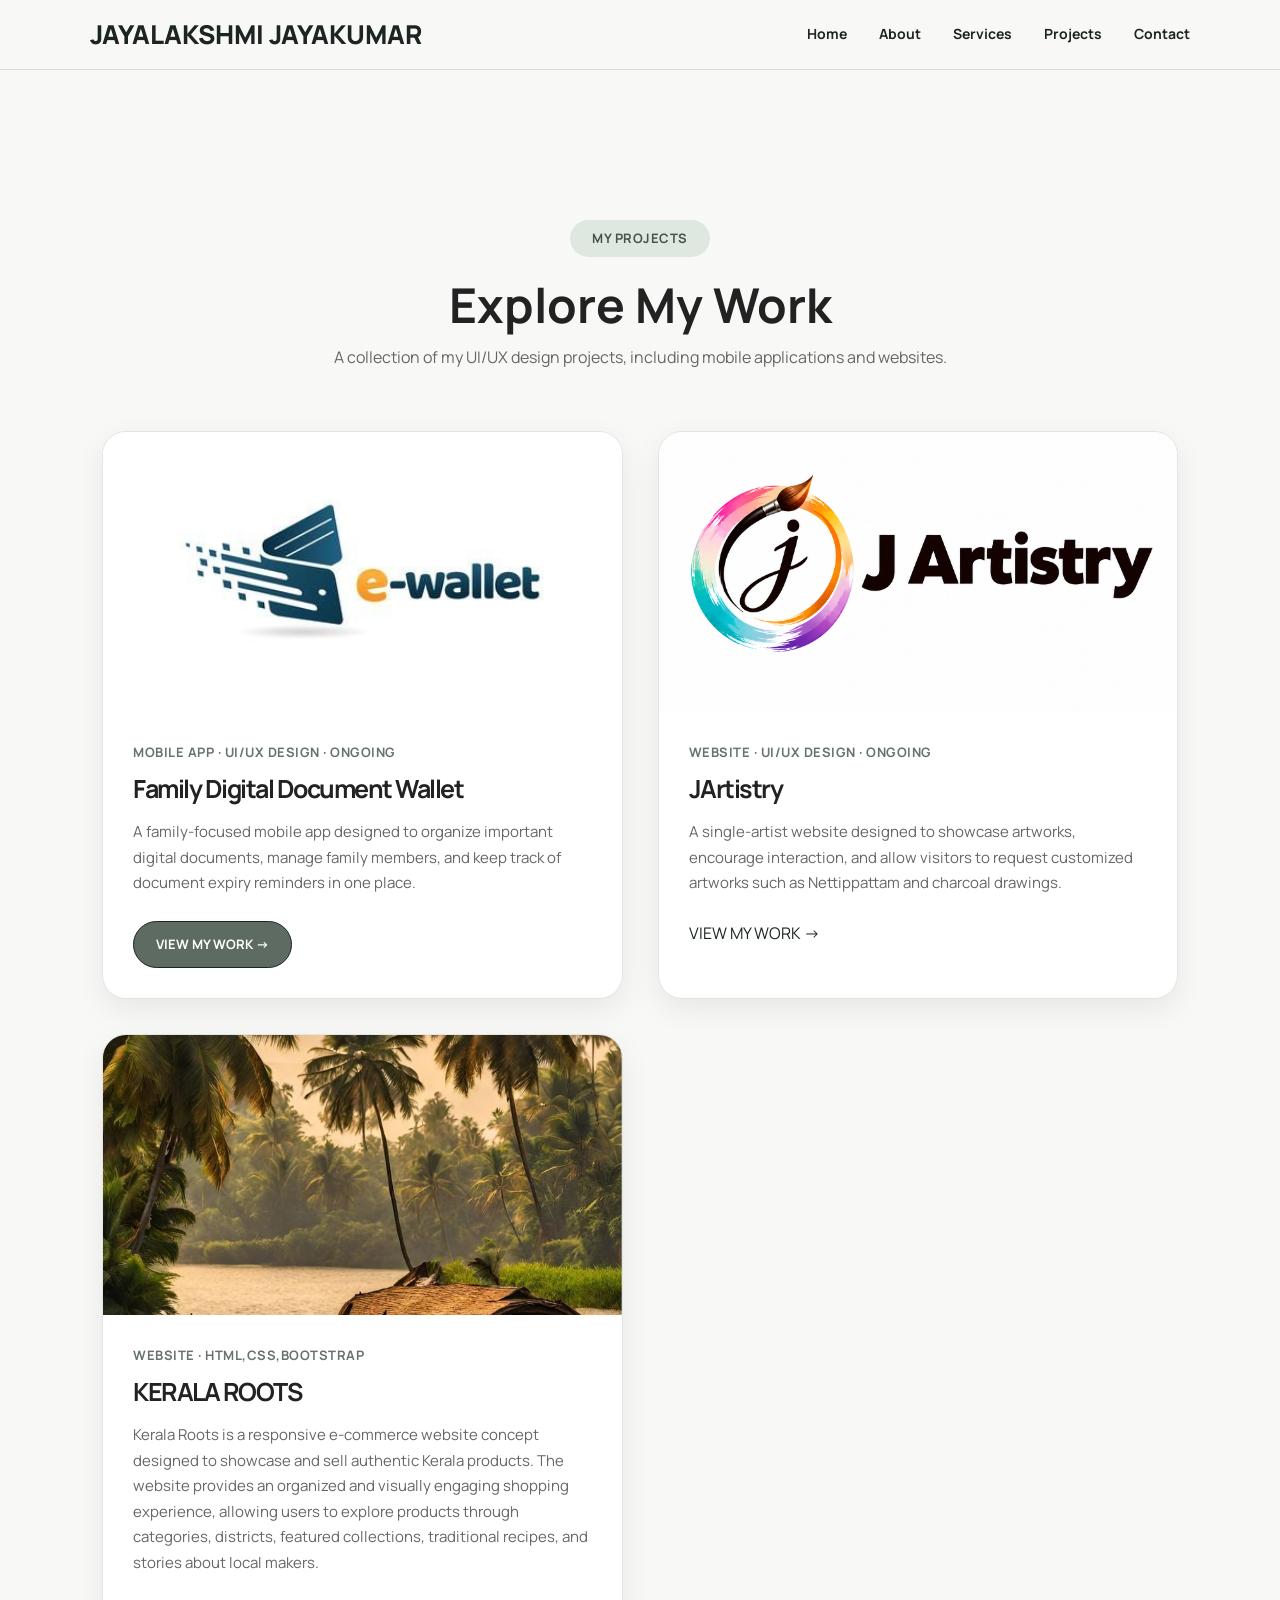
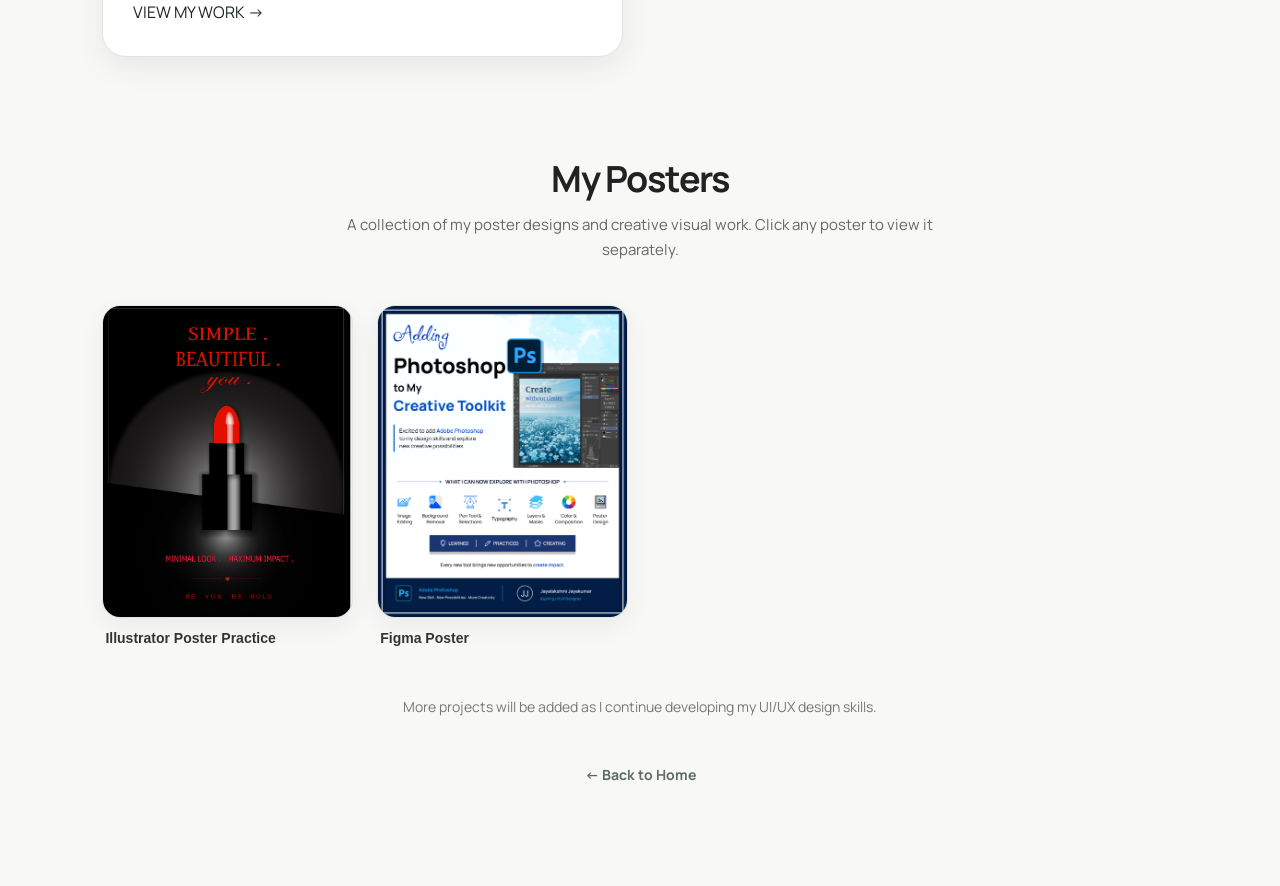
==== commit 01c9e9cf: "Update projects.html" ====
--- a/projects.html
+++ b/projects.html
@@ -627,8 +627,7 @@
                         </p>
 
                         <a
-                            href="https://www.figma.com/proto/IlQ2vbCDJcbfpvZ1kLFrNt/JArtistry---Jayalakshmi-Jayakumar?node-id=106-4&viewport=-390%2C171%2C0.31&t=gdw3s16t0A7lXQUw-1&scaling=min-zoom&content-scaling=fixed&page-id=0%3A1"
-                            class="view-project-btn"
+                            href="https://www.figma.com/proto/IlQ2vbCDJcbfpvZ1kLFrNt/JArtistry---Jayalakshmi-Jayakumar?node-id=333-295&viewport=-241%2C221%2C0.07&t=55XtdkEhb9b3fseO-1&scaling=min-zoom&content-scaling=fixed&starting-point-node-id=309%3A1004&page-id=0%3A1"
                         >
                             VIEW MY WORK →
                         </a>
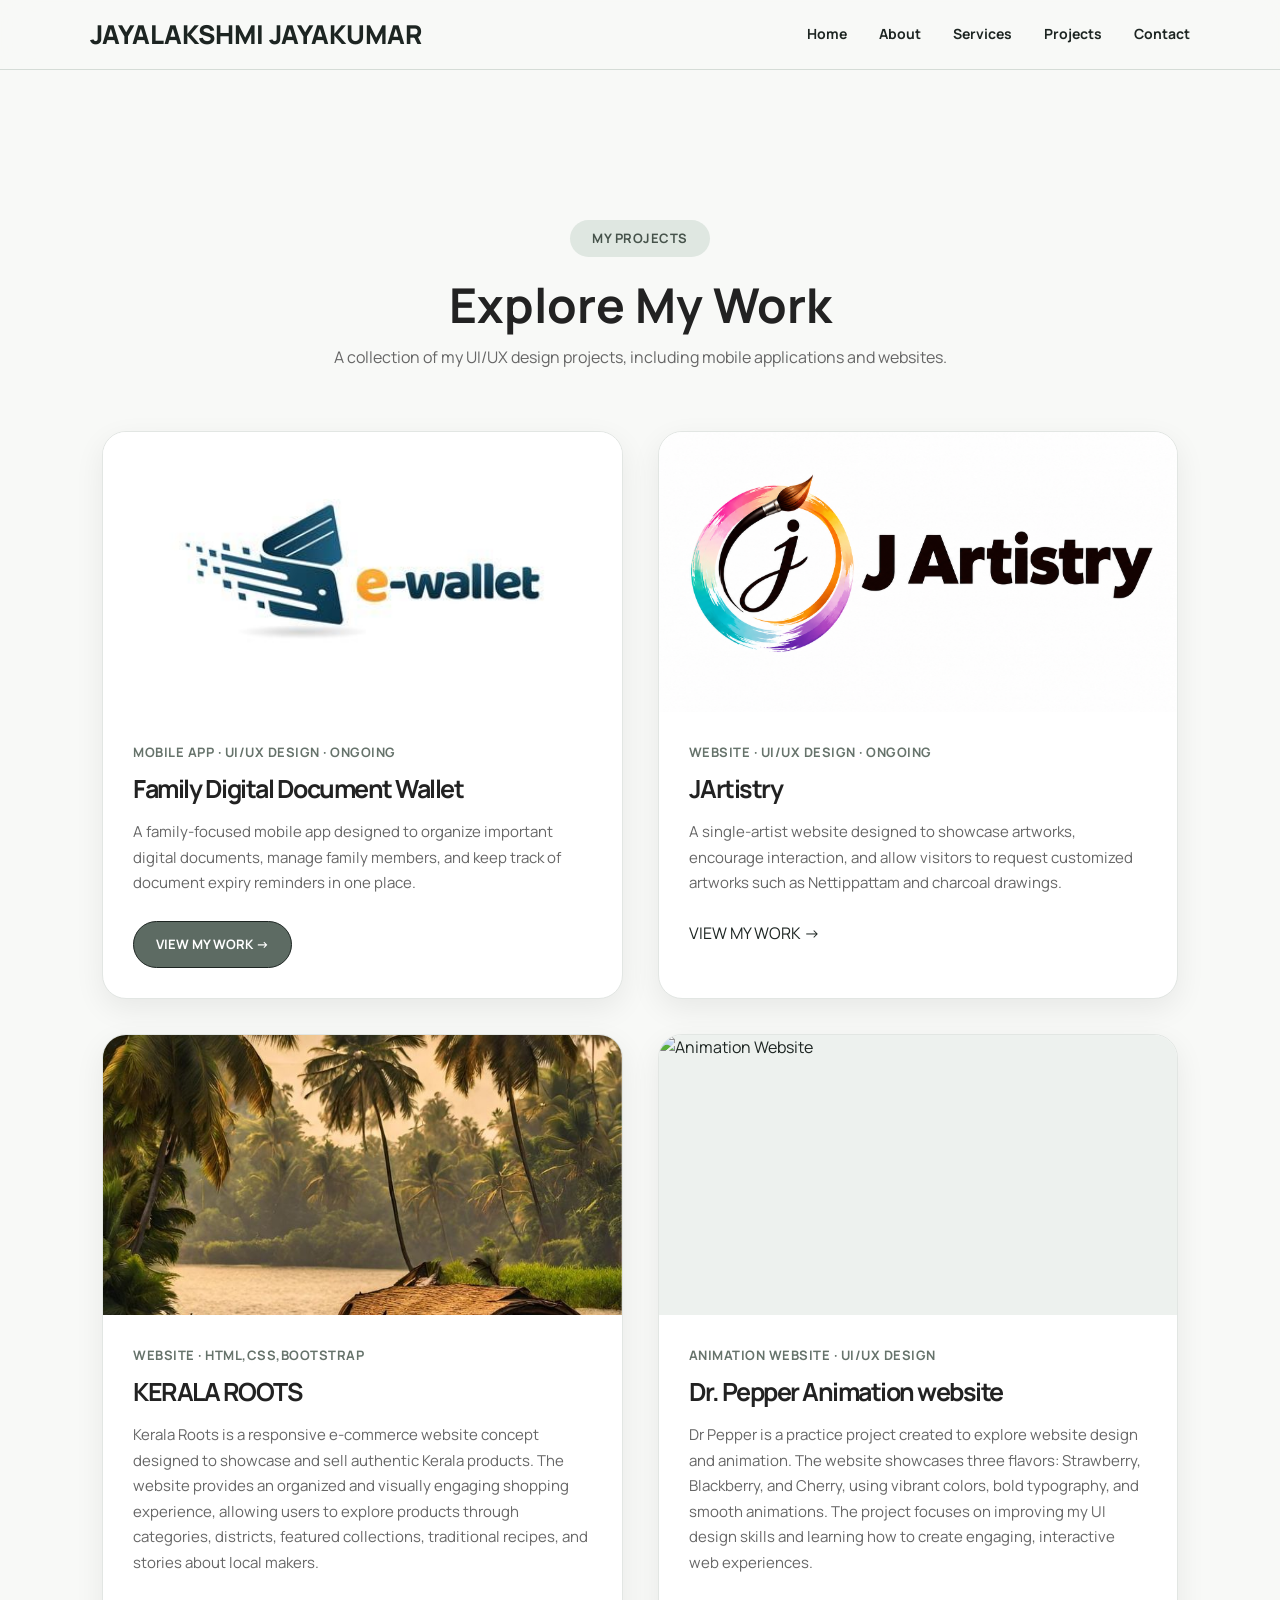
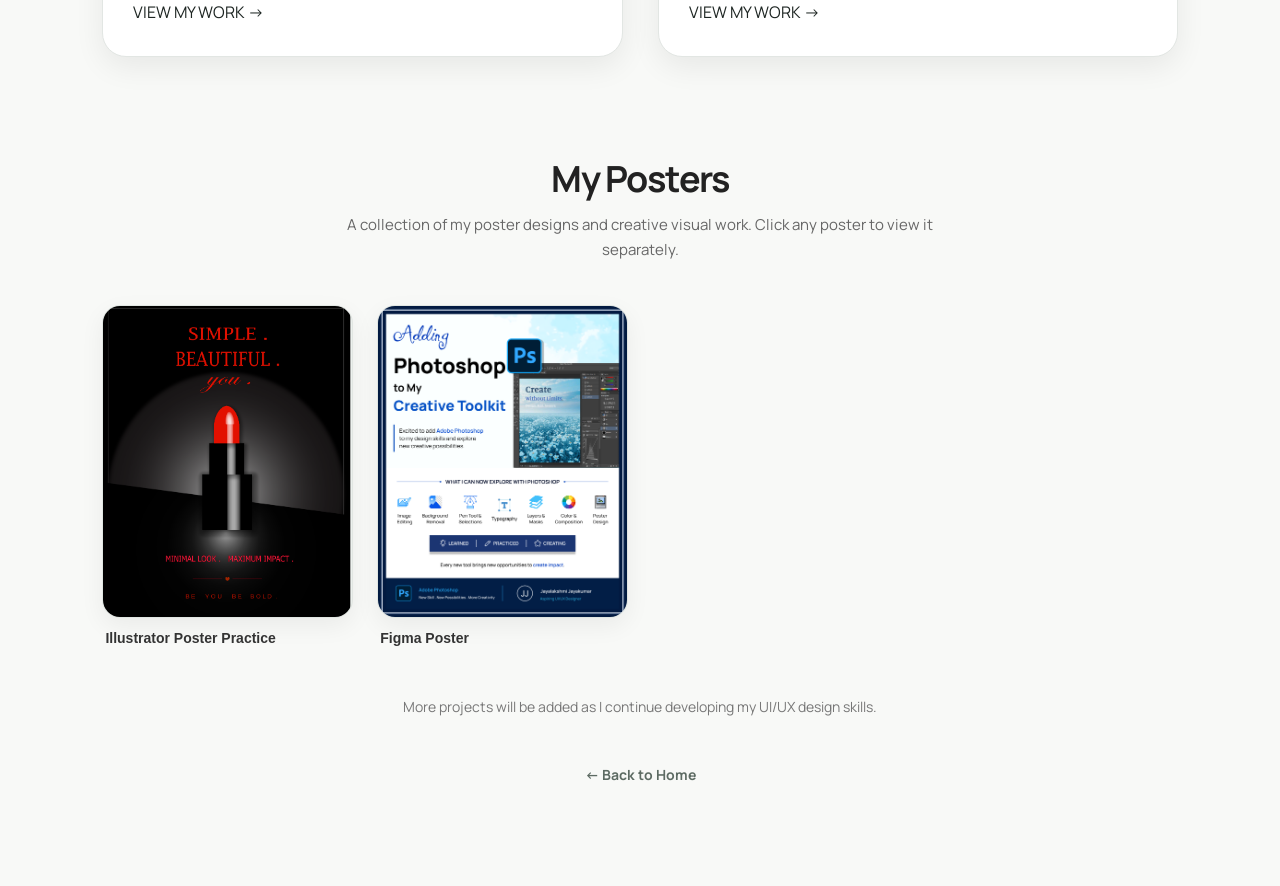
==== commit 020e0f29: "Update projects.html" ====
--- a/projects.html
+++ b/projects.html
@@ -679,27 +679,18 @@
                 </article>
 
 
-                <!-- =================================
-                     ADD YOUR FUTURE PROJECT HERE
-
-                     COPY THE PROJECT CARD ABOVE
-                     AND CHANGE:
-                     1. Image
-                     2. Category
-                     3. Project name
-                     4. Description
-                     5. Project page link
+                 <!-- =================================
+                     PROJECT 04
+                     ANIMATION WEBSITE
                      ================================= -->
 
-                <!--
-
                 <article class="project-card">
 
                     <div class="project-image">
 
                         <img
-                            src="your-new-project-image.jpg"
-                            alt="Your New Project"
+                            src="Animation Website.jpg"
+                            alt="Animation Website"
                         >
 
                     </div>
@@ -708,21 +699,19 @@
                     <div class="project-content">
 
                         <p class="project-category">
-                            Website · UI/UX Design
+                            Animation Website · UI/UX Design
                         </p>
 
                         <h2>
-                            Your New Project
+                            Dr. Pepper Animation website
                         </h2>
 
                         <p class="project-description">
-                            Add a short description of your
-                            new project here.
+                             Dr Pepper is a practice project created to explore website design and animation. The website showcases three flavors: Strawberry, Blackberry, and Cherry, using vibrant colors, bold typography, and smooth animations. The project focuses on improving my UI design skills and learning how to create engaging, interactive web experiences.
                         </p>
 
                         <a
-                            href="your-new-project.html"
-                            class="view-project-btn"
+                            href="https://www.figma.com/proto/a8EHVDnO11DMvBOtiGSXfG/Animation-website---Jayalakshmi-Jayakumar?node-id=16-2&viewport=-284%2C48%2C0.1&t=mLtDoM7CeIdNuBZ8-1&scaling=scale-down&content-scaling=fixed&starting-point-node-id=6%3A28&page-id=0%3A1"
                         >
                             VIEW MY WORK →
                         </a>
@@ -731,7 +720,7 @@
 
                 </article>
 
-                -->
+                
 
 
             </div>
@@ -739,7 +728,7 @@
 
 
             <!-- =========================================
-                 MY POSTERS
+                 MY Other Works
                  ========================================= -->
 
             <section class="posters-section" id="posters">
